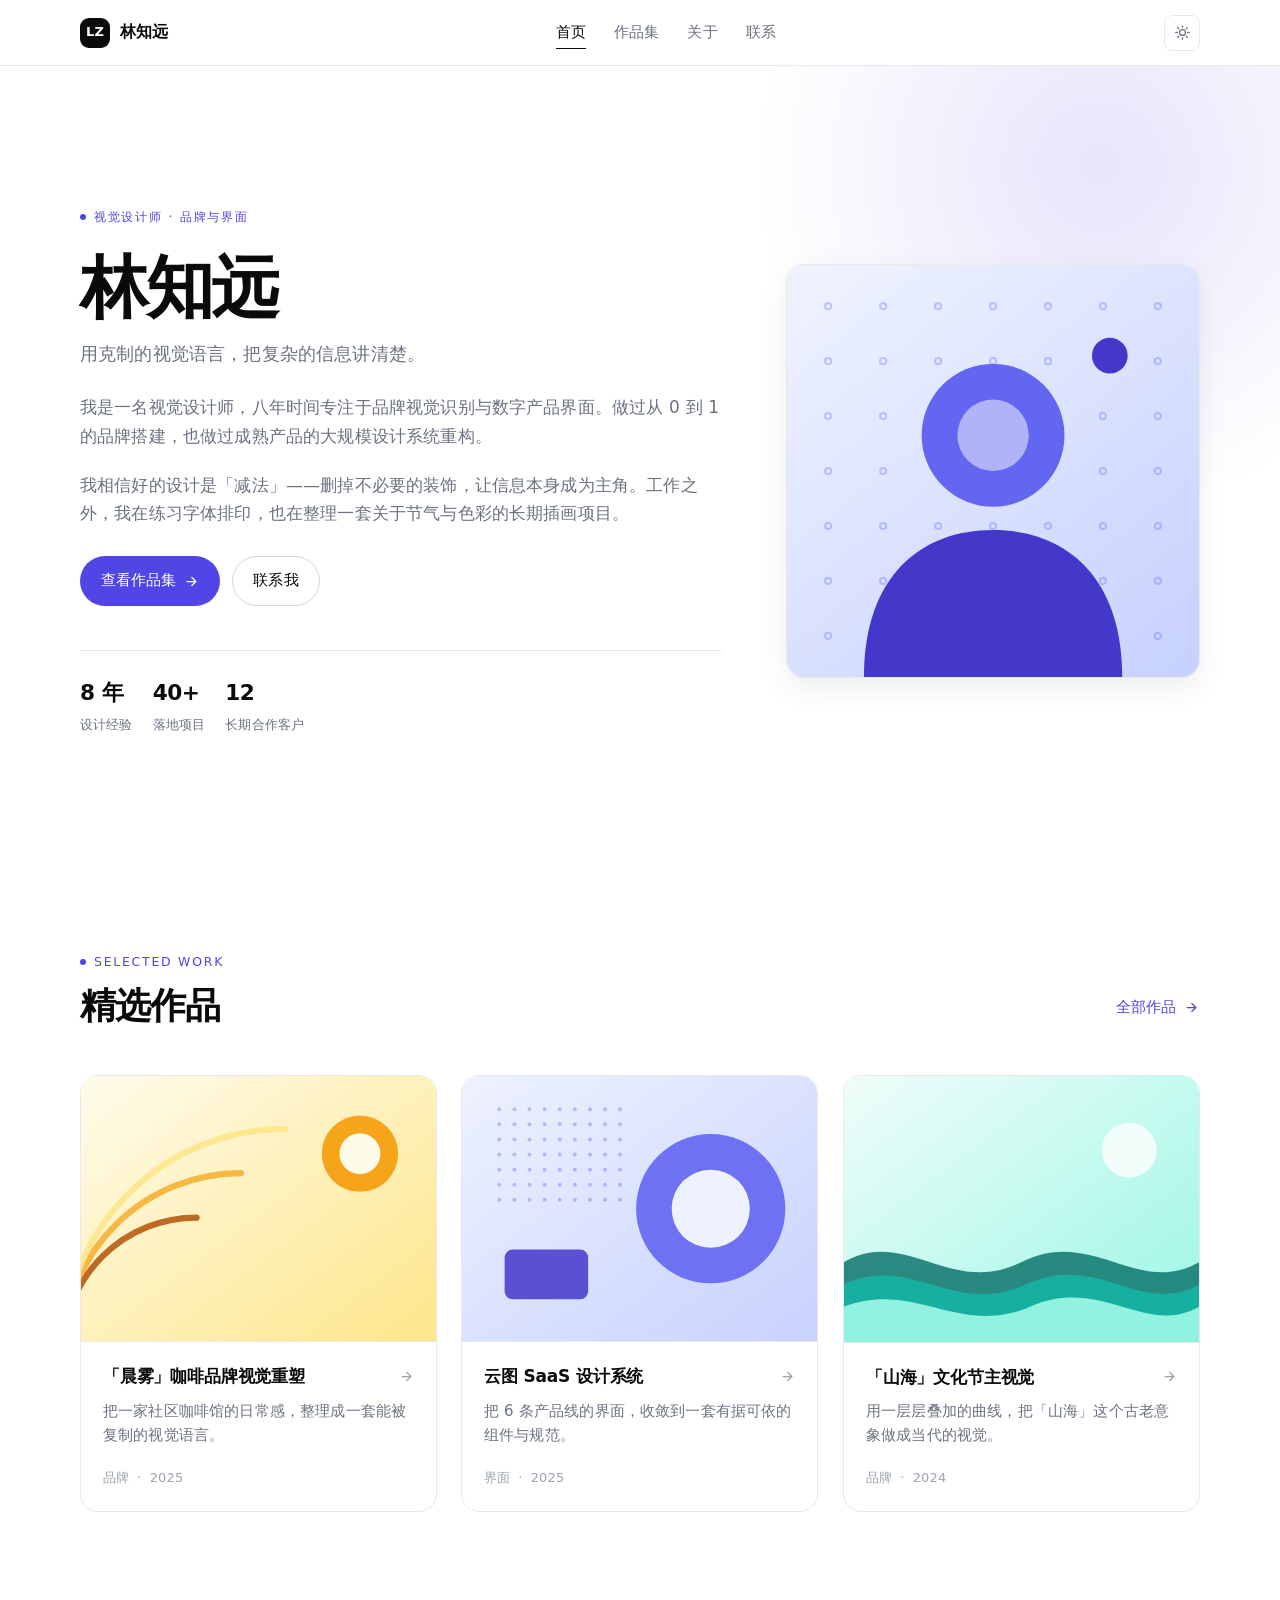
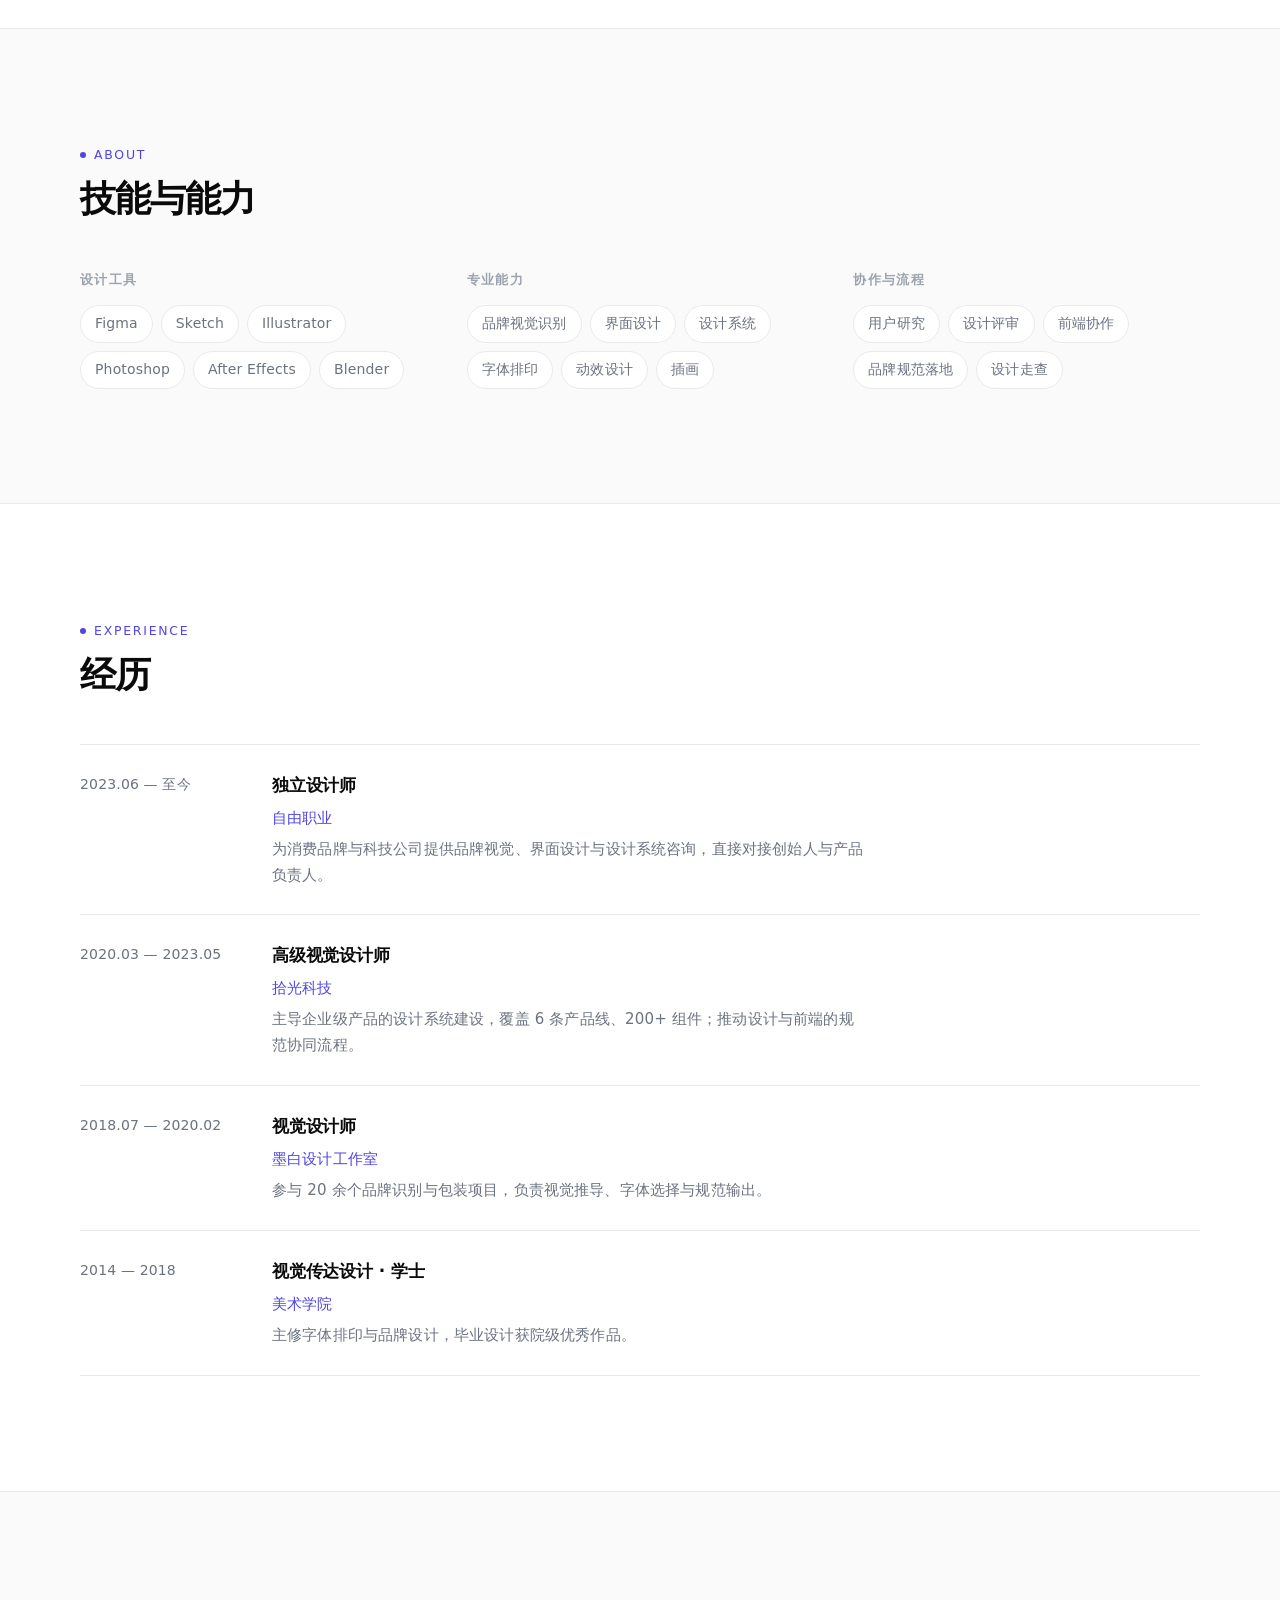
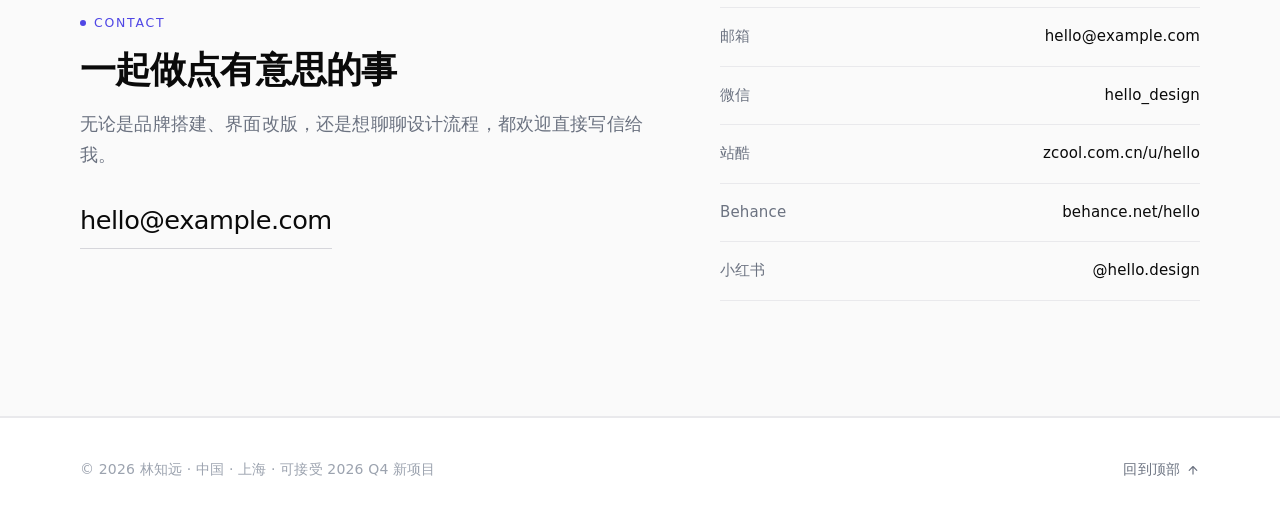
==== index.html @ 1446ef5d "部署林知远个人作品集静态站点" ====
<!DOCTYPE html>
<html lang="zh-CN" data-page="home">
<head>
<meta charset="UTF-8">
<meta name="viewport" content="width=device-width, initial-scale=1">
<title>林知远 — 视觉设计师 · 品牌与界面</title>
<meta name="description" content="林知远的个人作品集：八年视觉设计经验，专注品牌视觉识别与数字产品界面设计。">
<meta name="theme-color" content="#ffffff">
<script>
  /* 防首屏闪白：在样式加载前决定主题 */
  (function () {
    try {
      var t = localStorage.getItem("theme");
      if (t !== "light" && t !== "dark") {
        t = window.matchMedia("(prefers-color-scheme: dark)").matches ? "dark" : "light";
      }
      document.documentElement.setAttribute("data-theme", t);
    } catch (e) {
      document.documentElement.setAttribute("data-theme", "light");
    }
  })();
</script>
<link rel="stylesheet" href="css/style.css">
<script src="https://beacon.cdn.qq.com/sdk/4.5.9/beacon_web.min.js"></script>
<script>
(function(){
  try{
    var beacon=new BeaconAction({
      appkey:'0WEB06U85YBSLJNL',
      versionCode:'1.0.0',
      channelID:'share',
      delay:1000,
      sessionDuration:30*60*1000,
      isOversea:true,
      needReportRqdEvent:false
    });
    beacon.onDirectUserAction('preview_page_view',{
      'url':location.href,
      'referrer':document.referrer,
      'title':document.title,
      'sandbox_id':'9fe0d0391ddb462aa90e1ad911d8eac5'
    });
  }catch(e){}
})();
</script></head>
<body>

<a class="skip-link" href="#main">跳到主要内容</a>

<!-- ============================ 顶部导航 ============================ -->
<header class="site-header">
  <div class="container">
    <a class="brand" href="index.html" aria-label="返回首页">
      <span class="brand__mark" id="brand-initials">LZ</span>
      <span id="brand-name">林知远</span>
    </a>

    <nav class="nav" id="nav-desktop" aria-label="主导航"></nav>

    <div class="header__actions">
      <button class="icon-btn theme-toggle" id="theme-toggle" type="button"
              aria-label="切换深浅色主题" title="切换深浅色主题">
        <svg class="icon-sun" viewBox="0 0 24 24" fill="none" stroke="currentColor" stroke-width="1.8"
             stroke-linecap="round" aria-hidden="true">
          <circle cx="12" cy="12" r="4.2"/>
          <path d="M12 2.5v2.2M12 19.3v2.2M2.5 12h2.2M19.3 12h2.2M5.2 5.2l1.6 1.6M17.2 17.2l1.6 1.6M18.8 5.2l-1.6 1.6M6.8 17.2l-1.6 1.6"/>
        </svg>
        <svg class="icon-moon" viewBox="0 0 24 24" fill="none" stroke="currentColor" stroke-width="1.8"
             stroke-linecap="round" stroke-linejoin="round" aria-hidden="true">
          <path d="M20.5 14.4A8.6 8.6 0 1 1 9.6 3.5a7 7 0 0 0 10.9 10.9Z"/>
        </svg>
      </button>

      <button class="icon-btn menu-btn" id="menu-toggle" type="button"
              aria-label="打开菜单" aria-expanded="false" aria-controls="nav-mobile">
        <svg viewBox="0 0 24 24" fill="none" stroke="currentColor" stroke-width="1.8"
             stroke-linecap="round" aria-hidden="true">
          <path d="M4 7h16M4 12h16M4 17h16"/>
        </svg>
      </button>
    </div>
  </div>
</header>

<nav class="mobile-nav" id="nav-mobile" data-open="false" aria-label="移动端导航"></nav>

<main id="main">

  <!-- ============================ 首屏 ============================ -->
  <section class="hero">
    <div class="hero__glow" aria-hidden="true"></div>
    <div class="container">
      <div class="hero__grid">

        <div class="hero__text">
          <span class="eyebrow" id="hero-eyebrow">视觉设计师 · 品牌与界面</span>

          <div class="hero__name">
            <h1 class="display" id="hero-name">林知远</h1>
            <p class="lead" id="hero-tagline"></p>
          </div>

          <div id="hero-intro" class="prose"></div>

          <div class="hero__cta">
            <a class="btn btn--primary" href="work.html">
              查看作品集
              <svg class="arrow" viewBox="0 0 24 24" fill="none" stroke="currentColor" stroke-width="2"
                   stroke-linecap="round" stroke-linejoin="round" aria-hidden="true">
                <path d="M5 12h13M12.5 5.5 19 12l-6.5 6.5"/>
              </svg>
            </a>
            <a class="btn btn--ghost" href="#contact">联系我</a>
          </div>

          <div class="hero__meta" id="hero-stats"></div>
        </div>

        <div class="portrait" id="portrait"></div>

      </div>
    </div>
  </section>

  <!-- ============================ 精选作品 ============================ -->
  <section class="section" aria-labelledby="featured-title">
    <div class="container">
      <div class="section-head reveal">
        <div class="section-head__text">
          <span class="eyebrow">Selected Work</span>
          <h2 class="h2" id="featured-title">精选作品</h2>
        </div>
        <a class="btn btn--text" href="work.html">
          全部作品
          <svg class="arrow" viewBox="0 0 24 24" fill="none" stroke="currentColor" stroke-width="2"
               stroke-linecap="round" stroke-linejoin="round" aria-hidden="true">
            <path d="M5 12h13M12.5 5.5 19 12l-6.5 6.5"/>
          </svg>
        </a>
      </div>

      <div class="grid grid--3" id="featured"></div>
    </div>
  </section>

  <!-- ============================ 关于：技能 ============================ -->
  <section class="section section--subtle" id="about" aria-labelledby="about-title">
    <div class="container">
      <div class="section-head reveal">
        <div class="section-head__text">
          <span class="eyebrow">About</span>
          <h2 class="h2" id="about-title">技能与能力</h2>
        </div>
      </div>

      <div class="skills reveal" id="skills"></div>
    </div>
  </section>

  <!-- ============================ 经历 ============================ -->
  <section class="section" aria-labelledby="exp-title">
    <div class="container">
      <div class="section-head reveal">
        <div class="section-head__text">
          <span class="eyebrow">Experience</span>
          <h2 class="h2" id="exp-title">经历</h2>
        </div>
      </div>

      <div class="timeline" id="experience"></div>
    </div>
  </section>

  <!-- ============================ 联系 ============================ -->
  <section class="section section--subtle" id="contact" aria-labelledby="contact-title">
    <div class="container">
      <div class="contact">
        <div class="reveal">
          <span class="eyebrow">Contact</span>
          <h2 class="h2" style="margin: 14px 0 18px;">一起做点有意思的事</h2>
          <p class="lead" style="margin-bottom: 28px;">
            无论是品牌搭建、界面改版，还是想聊聊设计流程，都欢迎直接写信给我。
          </p>
          <a class="contact__mail" id="contact-mail" href="#"></a>
        </div>

        <div class="contact__list reveal" data-delay="1" id="contact-list"></div>
      </div>
    </div>
  </section>

</main>

<!-- ============================ 页脚 ============================ -->
<footer class="site-footer">
  <div class="container">
    <span id="footer-copy"></span>
    <a class="to-top" href="#main">
      回到顶部
      <svg viewBox="0 0 24 24" fill="none" stroke="currentColor" stroke-width="2"
           stroke-linecap="round" stroke-linejoin="round" aria-hidden="true">
        <path d="M12 19V6M5.5 12.5 12 6l6.5 6.5"/>
      </svg>
    </a>
  </div>
</footer>

<script src="js/data.js"></script>
<script src="js/main.js"></script>
</body>
</html>
---- css/style.css ----
/* ==========================================================================
   style.css — 极简现代个人站
   1) 设计令牌  2) 基础重置  3) 排版  4) 布局  5) 组件  6) 页面区块  7) 响应式
   ========================================================================== */

/* --------------------------------------------------------------------------
   1. 设计令牌
   -------------------------------------------------------------------------- */
:root {
  /* 颜色 — 浅色 */
  --bg: #ffffff;
  --bg-subtle: #fafafa;
  --bg-elev: #ffffff;
  --fg: #0a0a0a;
  --fg-muted: #6b7280;
  --fg-faint: #9ca3af;
  --line: #e9e9ec;
  --line-strong: #d6d6db;
  --accent: #4f46e5;
  --accent-hover: #4338ca;
  --accent-soft: rgba(79, 70, 229, 0.08);
  --accent-fg: #ffffff;
  --header-bg: rgba(255, 255, 255, 0.78);
  --shadow-sm: 0 1px 2px rgba(10, 10, 10, 0.04);
  --shadow-md: 0 10px 30px rgba(10, 10, 10, 0.07);
  --shadow-lg: 0 24px 60px rgba(10, 10, 10, 0.12);
  --glow: radial-gradient(circle at 50% 50%, rgba(79, 70, 229, 0.14), transparent 68%);

  /* 尺寸 */
  --container: 1120px;
  --gutter: 24px;
  --header-h: 66px;
  --radius-sm: 8px;
  --radius: 12px;
  --radius-lg: 18px;
  --radius-full: 999px;

  /* 字体 */
  --font-sans: system-ui, -apple-system, "Inter", "Segoe UI", "PingFang SC",
    "Hiragino Sans GB", "Microsoft YaHei", "Noto Sans SC", sans-serif;
  --font-mono: ui-monospace, SFMono-Regular, "SF Mono", Menlo, Consolas, monospace;

  /* 动效 */
  --ease: cubic-bezier(0.22, 0.68, 0.24, 1);
  --dur: 0.28s;

  color-scheme: light;
}

[data-theme="dark"] {
  --bg: #0b0b0c;
  --bg-subtle: #101012;
  --bg-elev: #151517;
  --fg: #f4f4f5;
  --fg-muted: #a1a1aa;
  --fg-faint: #71717a;
  --line: #26262a;
  --line-strong: #3a3a40;
  --accent: #818cf8;
  --accent-hover: #a5b4fc;
  --accent-soft: rgba(129, 140, 248, 0.13);
  --accent-fg: #0b0b0c;
  --header-bg: rgba(11, 11, 12, 0.74);
  --shadow-sm: 0 1px 2px rgba(0, 0, 0, 0.5);
  --shadow-md: 0 10px 30px rgba(0, 0, 0, 0.5);
  --shadow-lg: 0 24px 60px rgba(0, 0, 0, 0.62);
  --glow: radial-gradient(circle at 50% 50%, rgba(129, 140, 248, 0.16), transparent 68%);

  color-scheme: dark;
}

/* --------------------------------------------------------------------------
   2. 基础重置
   -------------------------------------------------------------------------- */
*,
*::before,
*::after {
  box-sizing: border-box;
}

html {
  -webkit-text-size-adjust: 100%;
  scroll-behavior: smooth;
  scroll-padding-top: calc(var(--header-h) + 16px);
}

body {
  margin: 0;
  background: var(--bg);
  color: var(--fg);
  font-family: var(--font-sans);
  font-size: 16px;
  line-height: 1.7;
  letter-spacing: 0.01em;
  -webkit-font-smoothing: antialiased;
  -moz-osx-font-smoothing: grayscale;
  transition: background-color var(--dur) var(--ease), color var(--dur) var(--ease);
}

img,
svg {
  display: block;
  max-width: 100%;
}

a {
  color: inherit;
  text-decoration: none;
}

button {
  font: inherit;
  color: inherit;
  background: none;
  border: 0;
  cursor: pointer;
}

ul,
ol {
  margin: 0;
  padding: 0;
  list-style: none;
}

h1,
h2,
h3,
h4,
p {
  margin: 0;
}

:focus-visible {
  outline: 2px solid var(--accent);
  outline-offset: 3px;
  border-radius: 4px;
}

::selection {
  background: var(--accent-soft);
  color: var(--fg);
}

/* 跳到主内容 */
.skip-link {
  position: absolute;
  left: 16px;
  top: -60px;
  z-index: 100;
  padding: 10px 16px;
  background: var(--fg);
  color: var(--bg);
  border-radius: var(--radius-sm);
  font-size: 0.875rem;
  transition: top 0.2s var(--ease);
}
.skip-link:focus {
  top: 16px;
}

/* --------------------------------------------------------------------------
   3. 排版
   -------------------------------------------------------------------------- */
.display {
  font-size: clamp(2.4rem, 6.2vw, 4.25rem);
  line-height: 1.08;
  letter-spacing: -0.035em;
  font-weight: 600;
}

.h2 {
  font-size: clamp(1.6rem, 3.4vw, 2.25rem);
  line-height: 1.2;
  letter-spacing: -0.025em;
  font-weight: 600;
}

.h3 {
  font-size: clamp(1.1rem, 2vw, 1.3rem);
  line-height: 1.35;
  letter-spacing: -0.015em;
  font-weight: 600;
}

.eyebrow {
  display: inline-flex;
  align-items: center;
  gap: 8px;
  font-size: 0.78rem;
  font-weight: 500;
  letter-spacing: 0.14em;
  text-transform: uppercase;
  color: var(--accent);
}

.eyebrow::before {
  content: "";
  width: 6px;
  height: 6px;
  border-radius: 50%;
  background: var(--accent);
}

.lead {
  font-size: clamp(1rem, 1.6vw, 1.125rem);
  color: var(--fg-muted);
  max-width: 62ch;
}

.muted {
  color: var(--fg-muted);
}

.faint {
  color: var(--fg-faint);
}

.prose p + p {
  margin-top: 1.15em;
}

.prose {
  color: var(--fg-muted);
  font-size: 1.0625rem;
  max-width: 68ch;
}

.prose strong {
  color: var(--fg);
  font-weight: 600;
}

/* --------------------------------------------------------------------------
   4. 布局
   -------------------------------------------------------------------------- */
.container {
  width: min(100% - var(--gutter) * 2, var(--container));
  margin-inline: auto;
}

.section {
  padding-block: clamp(64px, 9vw, 120px);
}

.section--tight {
  padding-block: clamp(48px, 6vw, 80px);
}

.section--subtle {
  background: var(--bg-subtle);
  border-block: 1px solid var(--line);
}

.section-head {
  display: flex;
  align-items: flex-end;
  justify-content: space-between;
  gap: 24px;
  flex-wrap: wrap;
  margin-bottom: clamp(32px, 4vw, 48px);
}

.section-head__text {
  display: flex;
  flex-direction: column;
  gap: 12px;
}

.rule {
  height: 1px;
  background: var(--line);
  border: 0;
  margin: 0;
}

/* --------------------------------------------------------------------------
   5. 组件
   -------------------------------------------------------------------------- */

/* --- 按钮 --- */
.btn {
  display: inline-flex;
  align-items: center;
  gap: 8px;
  padding: 11px 20px;
  border-radius: var(--radius-full);
  font-size: 0.9375rem;
  font-weight: 500;
  letter-spacing: 0.005em;
  border: 1px solid transparent;
  transition: background-color var(--dur) var(--ease), color var(--dur) var(--ease),
    border-color var(--dur) var(--ease), transform var(--dur) var(--ease),
    box-shadow var(--dur) var(--ease);
  white-space: nowrap;
}

.btn:hover {
  transform: translateY(-1px);
}

.btn:active {
  transform: translateY(0);
}

.btn--primary {
  background: var(--accent);
  color: var(--accent-fg);
  box-shadow: var(--shadow-sm);
}
.btn--primary:hover {
  background: var(--accent-hover);
  box-shadow: var(--shadow-md);
}

.btn--ghost {
  border-color: var(--line-strong);
  color: var(--fg);
}
.btn--ghost:hover {
  border-color: var(--fg);
  background: var(--bg-subtle);
}

.btn--text {
  padding: 6px 0;
  color: var(--accent);
  font-weight: 500;
}
.btn--text:hover {
  transform: none;
  gap: 12px;
}

.btn--sm {
  padding: 8px 14px;
  font-size: 0.875rem;
}

/* --- 箭头图标 --- */
.arrow {
  width: 15px;
  height: 15px;
  flex: none;
  transition: transform var(--dur) var(--ease);
}
.btn:hover .arrow,
.card:hover .arrow {
  transform: translateX(3px);
}

/* --- 标签 / 徽章 --- */
.tag {
  display: inline-flex;
  align-items: center;
  padding: 6px 14px;
  border-radius: var(--radius-full);
  border: 1px solid var(--line);
  background: var(--bg-elev);
  color: var(--fg-muted);
  font-size: 0.875rem;
  transition: border-color var(--dur) var(--ease), color var(--dur) var(--ease),
    background-color var(--dur) var(--ease);
}

.tag:hover {
  border-color: var(--accent);
  color: var(--accent);
  background: var(--accent-soft);
}

.filters {
  display: flex;
  flex-wrap: wrap;
  gap: 10px;
  margin-bottom: clamp(28px, 3.5vw, 40px);
}

.chip {
  padding: 8px 16px;
  border-radius: var(--radius-full);
  border: 1px solid var(--line);
  color: var(--fg-muted);
  font-size: 0.875rem;
  font-weight: 500;
  transition: all var(--dur) var(--ease);
}

.chip:hover {
  border-color: var(--line-strong);
  color: var(--fg);
}

.chip[aria-pressed="true"] {
  background: var(--fg);
  border-color: var(--fg);
  color: var(--bg);
}

/* --- 分隔点 --- */
.dot-sep {
  color: var(--fg-faint);
}

/* --------------------------------------------------------------------------
   6. 页面区块
   -------------------------------------------------------------------------- */

/* --- 页头导航 --- */
.site-header {
  position: sticky;
  top: 0;
  z-index: 50;
  height: var(--header-h);
  display: flex;
  align-items: center;
  background: var(--header-bg);
  backdrop-filter: saturate(180%) blur(14px);
  -webkit-backdrop-filter: saturate(180%) blur(14px);
  border-bottom: 1px solid var(--line);
}

.site-header .container {
  display: flex;
  align-items: center;
  justify-content: space-between;
  gap: 16px;
}

.brand {
  display: inline-flex;
  align-items: center;
  gap: 10px;
  font-weight: 600;
  font-size: 0.9875rem;
  letter-spacing: -0.01em;
}

.brand__mark {
  width: 30px;
  height: 30px;
  border-radius: 9px;
  background: var(--fg);
  color: var(--bg);
  display: grid;
  place-items: center;
  font-size: 0.8125rem;
  font-weight: 700;
  letter-spacing: 0.02em;
  flex: none;
}

.nav {
  display: flex;
  align-items: center;
  gap: 28px;
}

.nav__link {
  position: relative;
  font-size: 0.9375rem;
  color: var(--fg-muted);
  transition: color var(--dur) var(--ease);
  padding-block: 4px;
}

.nav__link::after {
  content: "";
  position: absolute;
  left: 0;
  bottom: 0;
  height: 1px;
  width: 100%;
  background: currentColor;
  transform: scaleX(0);
  transform-origin: left;
  transition: transform var(--dur) var(--ease);
}

.nav__link:hover {
  color: var(--fg);
}
.nav__link:hover::after {
  transform: scaleX(1);
}

.nav__link[aria-current="page"] {
  color: var(--fg);
  font-weight: 500;
}
.nav__link[aria-current="page"]::after {
  transform: scaleX(1);
}

.header__actions {
  display: flex;
  align-items: center;
  gap: 8px;
}

.icon-btn {
  width: 36px;
  height: 36px;
  display: grid;
  place-items: center;
  border-radius: var(--radius-sm);
  border: 1px solid var(--line);
  color: var(--fg-muted);
  transition: all var(--dur) var(--ease);
}

.icon-btn:hover {
  color: var(--fg);
  border-color: var(--line-strong);
  background: var(--bg-subtle);
}

.icon-btn svg {
  width: 17px;
  height: 17px;
}

/* 主题图标显隐 */
.theme-toggle .icon-moon {
  display: none;
}
[data-theme="dark"] .theme-toggle .icon-sun {
  display: none;
}
[data-theme="dark"] .theme-toggle .icon-moon {
  display: block;
}

/* 移动端菜单按钮 */
.menu-btn {
  display: none;
}

/* 移动端抽屉 */
.mobile-nav {
  position: fixed;
  inset: var(--header-h) 0 auto 0;
  z-index: 49;
  background: var(--bg);
  border-bottom: 1px solid var(--line);
  padding: 12px var(--gutter) 24px;
  display: flex;
  flex-direction: column;
  gap: 4px;
  transform: translateY(-12px);
  opacity: 0;
  pointer-events: none;
  transition: opacity var(--dur) var(--ease), transform var(--dur) var(--ease);
}

.mobile-nav[data-open="true"] {
  opacity: 1;
  transform: none;
  pointer-events: auto;
}

.mobile-nav a {
  padding: 12px 0;
  border-bottom: 1px solid var(--line);
  font-size: 1rem;
  color: var(--fg-muted);
}

.mobile-nav a:last-child {
  border-bottom: 0;
}

.mobile-nav a[aria-current="page"] {
  color: var(--accent);
  font-weight: 500;
}

/* --- Hero --- */
.hero {
  position: relative;
  padding-block: clamp(72px, 11vw, 140px) clamp(56px, 8vw, 100px);
  overflow: hidden;
}

.hero__glow {
  position: absolute;
  width: 720px;
  height: 720px;
  right: -180px;
  top: -260px;
  background: var(--glow);
  pointer-events: none;
  z-index: 0;
}

.hero .container {
  position: relative;
  z-index: 1;
}

.hero__grid {
  display: grid;
  grid-template-columns: minmax(0, 1.55fr) minmax(0, 1fr);
  gap: clamp(32px, 5vw, 72px);
  align-items: center;
}

.hero__text {
  display: flex;
  flex-direction: column;
  gap: 24px;
  align-items: flex-start;
}

.hero__name {
  display: flex;
  flex-direction: column;
  gap: 14px;
}

.hero__cta {
  display: flex;
  gap: 12px;
  flex-wrap: wrap;
  margin-top: 4px;
}

.hero__meta {
  display: flex;
  gap: 20px;
  flex-wrap: wrap;
  margin-top: 20px;
  padding-top: 24px;
  border-top: 1px solid var(--line);
  width: 100%;
}

.hero__stat {
  display: flex;
  flex-direction: column;
  gap: 2px;
}

.hero__stat strong {
  font-size: 1.35rem;
  font-weight: 600;
  letter-spacing: -0.02em;
}

.hero__stat span {
  font-size: 0.8125rem;
  color: var(--fg-muted);
}

/* 头像 */
.portrait {
  position: relative;
  aspect-ratio: 1 / 1;
  border-radius: var(--radius-lg);
  overflow: hidden;
  border: 1px solid var(--line);
  background: var(--bg-subtle);
  box-shadow: var(--shadow-md);
}

.portrait svg {
  width: 100%;
  height: 100%;
}

/* --- 卡片 / 作品网格 --- */
.grid {
  display: grid;
  gap: 24px;
}

.grid--3 {
  grid-template-columns: repeat(3, minmax(0, 1fr));
}

.grid--2 {
  grid-template-columns: repeat(2, minmax(0, 1fr));
}

.work-grid {
  display: grid;
  grid-template-columns: repeat(auto-fill, minmax(300px, 1fr));
  gap: 28px 24px;
}

.card {
  display: flex;
  flex-direction: column;
  border: 1px solid var(--line);
  border-radius: var(--radius-lg);
  overflow: hidden;
  background: var(--bg-elev);
  transition: transform var(--dur) var(--ease), box-shadow var(--dur) var(--ease),
    border-color var(--dur) var(--ease);
}

.card:hover {
  transform: translateY(-4px);
  box-shadow: var(--shadow-lg);
  border-color: var(--line-strong);
}

.card__cover {
  aspect-ratio: 4 / 3;
  overflow: hidden;
  background: var(--bg-subtle);
  border-bottom: 1px solid var(--line);
}

.card__cover svg {
  width: 100%;
  height: 100%;
  transition: transform 0.6s var(--ease);
}

.card:hover .card__cover svg {
  transform: scale(1.035);
}

.card__body {
  padding: 20px 22px 22px;
  display: flex;
  flex-direction: column;
  gap: 8px;
  flex: 1;
}

.card__title {
  display: flex;
  align-items: center;
  justify-content: space-between;
  gap: 12px;
  font-size: 1.0625rem;
  font-weight: 600;
  letter-spacing: -0.01em;
}

.card__title .arrow {
  color: var(--fg-faint);
  flex: none;
}

.card:hover .card__title .arrow {
  color: var(--accent);
}

.card__desc {
  font-size: 0.9375rem;
  color: var(--fg-muted);
  line-height: 1.6;
}

.card__meta {
  margin-top: auto;
  padding-top: 12px;
  display: flex;
  align-items: center;
  gap: 8px;
  font-size: 0.8125rem;
  color: var(--fg-faint);
  font-variant-numeric: tabular-nums;
}

/* --- 技能 --- */
.skills {
  display: grid;
  grid-template-columns: repeat(auto-fit, minmax(240px, 1fr));
  gap: 32px 40px;
}

.skill-group h3 {
  font-size: 0.8125rem;
  font-weight: 600;
  letter-spacing: 0.1em;
  text-transform: uppercase;
  color: var(--fg-faint);
  margin-bottom: 14px;
}

.skill-group ul {
  display: flex;
  flex-wrap: wrap;
  gap: 8px;
}

/* --- 时间线 --- */
.timeline {
  display: flex;
  flex-direction: column;
}

.timeline__item {
  display: grid;
  grid-template-columns: 160px minmax(0, 1fr);
  gap: 32px;
  padding: 26px 0;
  border-top: 1px solid var(--line);
  position: relative;
}

.timeline__item:last-child {
  border-bottom: 1px solid var(--line);
}

.timeline__when {
  font-size: 0.875rem;
  color: var(--fg-muted);
  font-variant-numeric: tabular-nums;
  padding-top: 2px;
}

.timeline__body {
  display: flex;
  flex-direction: column;
  gap: 6px;
}

.timeline__role {
  font-size: 1.0625rem;
  font-weight: 600;
  letter-spacing: -0.01em;
}

.timeline__org {
  font-size: 0.9375rem;
  color: var(--accent);
}

.timeline__desc {
  font-size: 0.9375rem;
  color: var(--fg-muted);
  max-width: 62ch;
}

/* --- 联系 --- */
.contact {
  display: grid;
  grid-template-columns: minmax(0, 1.2fr) minmax(0, 1fr);
  gap: clamp(32px, 5vw, 72px);
  align-items: start;
}

.contact__mail {
  display: inline-flex;
  align-items: center;
  gap: 10px;
  font-size: clamp(1.1rem, 2.4vw, 1.6rem);
  font-weight: 500;
  letter-spacing: -0.02em;
  border-bottom: 1px solid var(--line-strong);
  padding-bottom: 6px;
  transition: border-color var(--dur) var(--ease), color var(--dur) var(--ease);
  word-break: break-all;
}

.contact__mail:hover {
  color: var(--accent);
  border-color: var(--accent);
}

.contact__list {
  display: flex;
  flex-direction: column;
}

.contact__row {
  display: flex;
  align-items: center;
  justify-content: space-between;
  gap: 16px;
  padding: 16px 0;
  border-top: 1px solid var(--line);
  font-size: 0.9375rem;
  transition: color var(--dur) var(--ease);
}

.contact__row:last-child {
  border-bottom: 1px solid var(--line);
}

.contact__row:hover {
  color: var(--accent);
}

.contact__row span:first-child {
  color: var(--fg-muted);
}

.contact__row:hover span:first-child {
  color: var(--accent);
}

/* --- 页脚 --- */
.site-footer {
  border-top: 1px solid var(--line);
  padding-block: 40px;
  font-size: 0.875rem;
  color: var(--fg-faint);
}

.site-footer .container {
  display: flex;
  align-items: center;
  justify-content: space-between;
  gap: 16px;
  flex-wrap: wrap;
}

.to-top {
  display: inline-flex;
  align-items: center;
  gap: 6px;
  color: var(--fg-muted);
  transition: color var(--dur) var(--ease);
}

.to-top:hover {
  color: var(--accent);
}

.to-top svg {
  width: 14px;
  height: 14px;
}

/* --- 作品详情页 --- */
.detail-head {
  padding-block: clamp(48px, 7vw, 88px) clamp(32px, 4vw, 48px);
}

.detail-head__inner {
  display: flex;
  flex-direction: column;
  gap: 20px;
  max-width: 800px;
}

.back-link {
  display: inline-flex;
  align-items: center;
  gap: 7px;
  font-size: 0.875rem;
  color: var(--fg-muted);
  transition: color var(--dur) var(--ease), gap var(--dur) var(--ease);
  width: fit-content;
}

.back-link:hover {
  color: var(--accent);
  gap: 11px;
}

.back-link svg {
  width: 14px;
  height: 14px;
}

.detail-title {
  font-size: clamp(2rem, 5vw, 3.25rem);
  line-height: 1.1;
  letter-spacing: -0.035em;
  font-weight: 600;
}

.detail-cover {
  border-radius: var(--radius-lg);
  overflow: hidden;
  border: 1px solid var(--line);
  aspect-ratio: 16 / 9;
  background: var(--bg-subtle);
  box-shadow: var(--shadow-md);
}

.detail-cover svg {
  width: 100%;
  height: 100%;
}

.detail-body {
  display: grid;
  grid-template-columns: 240px minmax(0, 1fr);
  gap: clamp(32px, 5vw, 72px);
  align-items: start;
}

.spec {
  display: flex;
  flex-direction: column;
  position: sticky;
  top: calc(var(--header-h) + 32px);
}

.spec__row {
  display: flex;
  flex-direction: column;
  gap: 4px;
  padding: 14px 0;
  border-top: 1px solid var(--line);
}

.spec__row:last-child {
  border-bottom: 1px solid var(--line);
}

.spec__key {
  font-size: 0.75rem;
  font-weight: 600;
  letter-spacing: 0.1em;
  text-transform: uppercase;
  color: var(--fg-faint);
}

.spec__val {
  font-size: 0.9375rem;
}

.gallery {
  display: grid;
  grid-template-columns: repeat(2, minmax(0, 1fr));
  gap: 20px;
  margin-top: 40px;
}

.gallery > * {
  border-radius: var(--radius);
  overflow: hidden;
  border: 1px solid var(--line);
  aspect-ratio: 4 / 3;
  background: var(--bg-subtle);
}

.gallery > * svg {
  width: 100%;
  height: 100%;
}

.gallery > *:first-child {
  grid-column: 1 / -1;
  aspect-ratio: 16 / 9;
}

.pager {
  display: flex;
  justify-content: space-between;
  gap: 16px;
  margin-top: clamp(56px, 7vw, 88px);
  padding-top: 32px;
  border-top: 1px solid var(--line);
  flex-wrap: wrap;
}

.pager__item {
  display: flex;
  flex-direction: column;
  gap: 4px;
  max-width: 45%;
}

.pager__item--next {
  text-align: right;
  margin-left: auto;
}

.pager__label {
  font-size: 0.75rem;
  letter-spacing: 0.1em;
  text-transform: uppercase;
  color: var(--fg-faint);
}

.pager__name {
  font-size: 1rem;
  font-weight: 500;
  transition: color var(--dur) var(--ease);
}

.pager__item:hover .pager__name {
  color: var(--accent);
}

/* --- 空状态 --- */
.empty {
  padding: 64px 0;
  text-align: center;
  color: var(--fg-muted);
}

/* --------------------------------------------------------------------------
   7. 入场动效
   -------------------------------------------------------------------------- */
.reveal {
  opacity: 0;
  transform: translateY(18px);
  transition: opacity 0.7s var(--ease), transform 0.7s var(--ease);
  will-change: opacity, transform;
}

.reveal.is-visible {
  opacity: 1;
  transform: none;
}

.reveal[data-delay="1"] {
  transition-delay: 0.08s;
}
.reveal[data-delay="2"] {
  transition-delay: 0.16s;
}
.reveal[data-delay="3"] {
  transition-delay: 0.24s;
}

/* --------------------------------------------------------------------------
   8. 响应式
   -------------------------------------------------------------------------- */
@media (max-width: 1024px) {
  .hero__grid {
    grid-template-columns: 1fr;
  }
  .portrait {
    max-width: 320px;
  }
  .grid--3 {
    grid-template-columns: repeat(2, minmax(0, 1fr));
  }
  .detail-body {
    grid-template-columns: 1fr;
  }
  .spec {
    position: static;
    display: grid;
    grid-template-columns: repeat(2, minmax(0, 1fr));
    gap: 0 24px;
  }
  .contact {
    grid-template-columns: 1fr;
  }
}

@media (max-width: 768px) {
  :root {
    --gutter: 20px;
  }

  .nav {
    display: none;
  }

  .menu-btn {
    display: grid;
  }

  .grid--3,
  .grid--2 {
    grid-template-columns: 1fr;
  }

  .timeline__item {
    grid-template-columns: 1fr;
    gap: 8px;
  }

  .gallery {
    grid-template-columns: 1fr;
  }

  .gallery > *:first-child {
    grid-column: auto;
    aspect-ratio: 4 / 3;
  }

  .pager__item {
    max-width: 100%;
  }

  .pager__item--next {
    text-align: left;
    margin-left: 0;
  }

  .section-head {
    align-items: flex-start;
  }
}

@media (max-width: 480px) {
  .hero__meta {
    gap: 16px;
  }
  .hero__stat strong {
    font-size: 1.15rem;
  }
}

/* --------------------------------------------------------------------------
   9. 无障碍降级 & 打印
   -------------------------------------------------------------------------- */
@media (prefers-reduced-motion: reduce) {
  html {
    scroll-behavior: auto;
  }
  *,
  *::before,
  *::after {
    animation-duration: 0.001ms !important;
    animation-iteration-count: 1 !important;
    transition-duration: 0.001ms !important;
  }
  .reveal {
    opacity: 1;
    transform: none;
  }
}

@media print {
  .site-header,
  .mobile-nav,
  .to-top,
  .pager {
    display: none !important;
  }
  body {
    color: #000;
    background: #fff;
  }
}
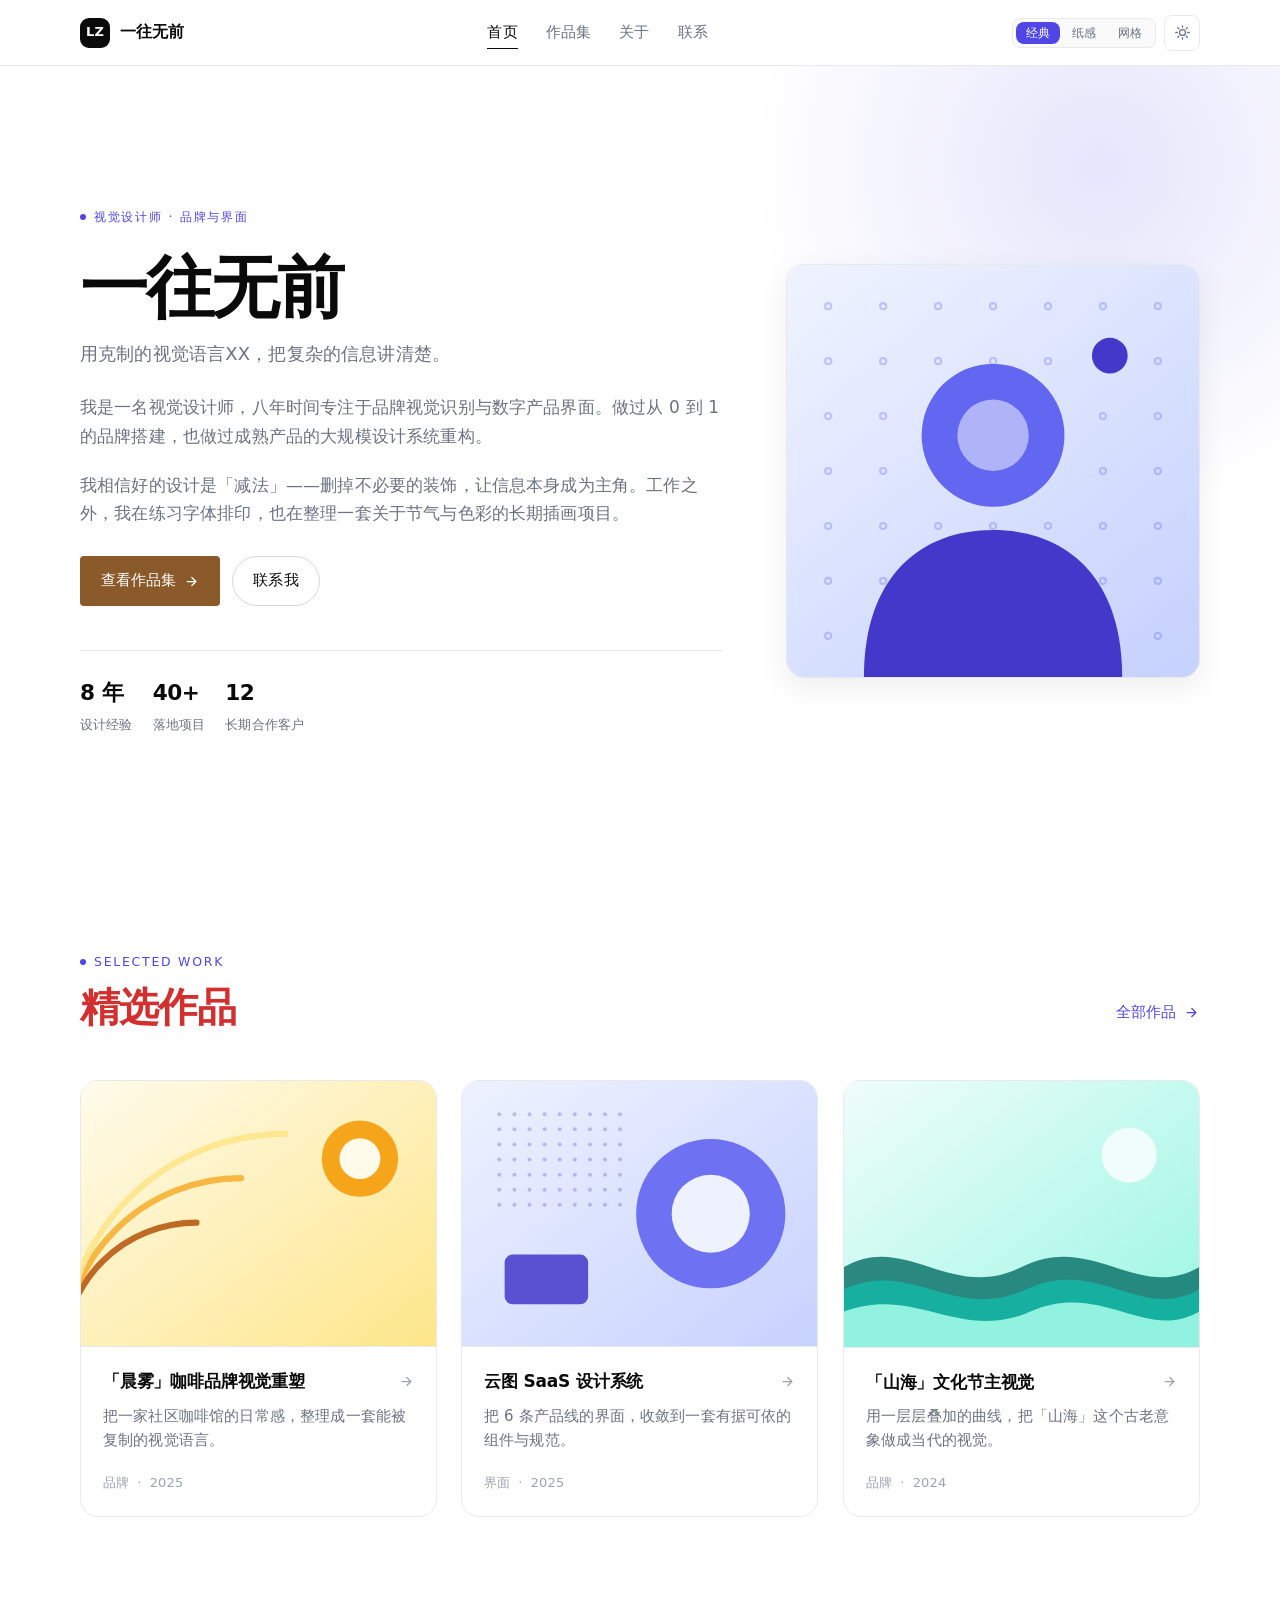
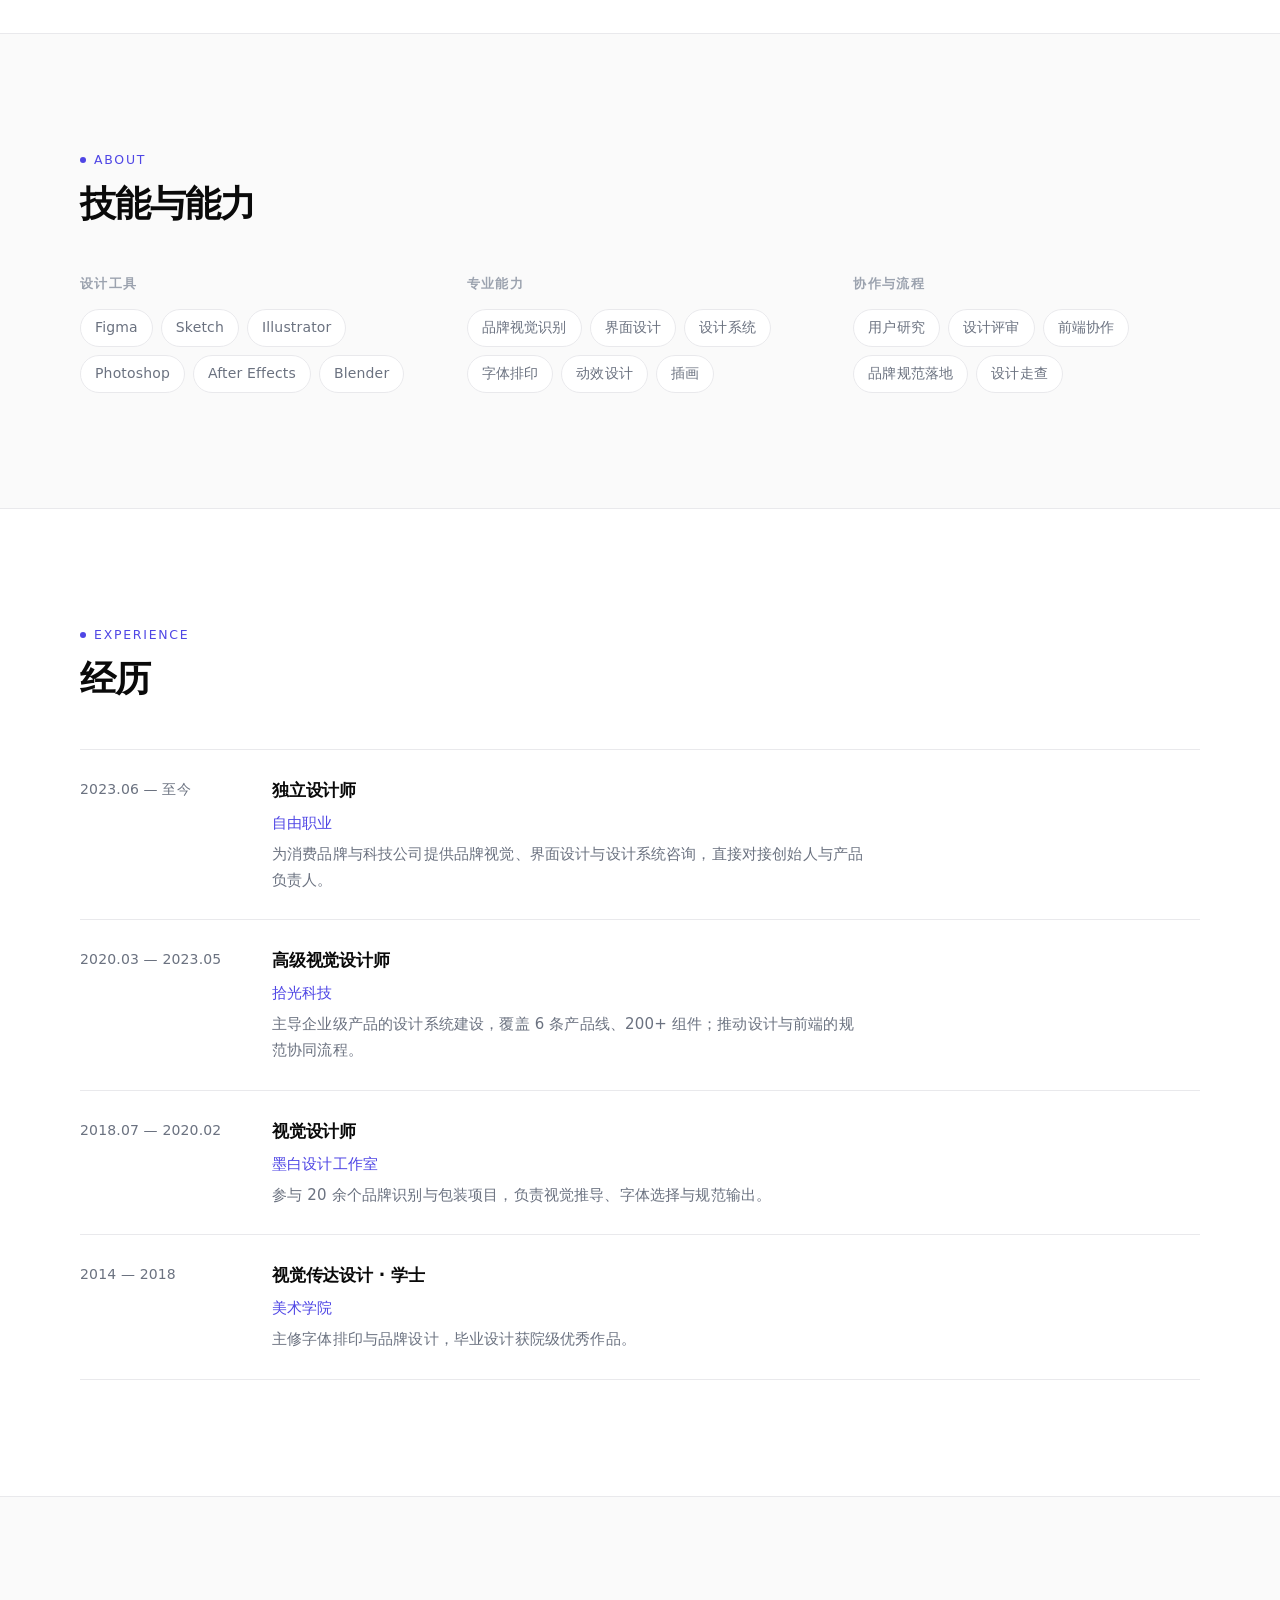
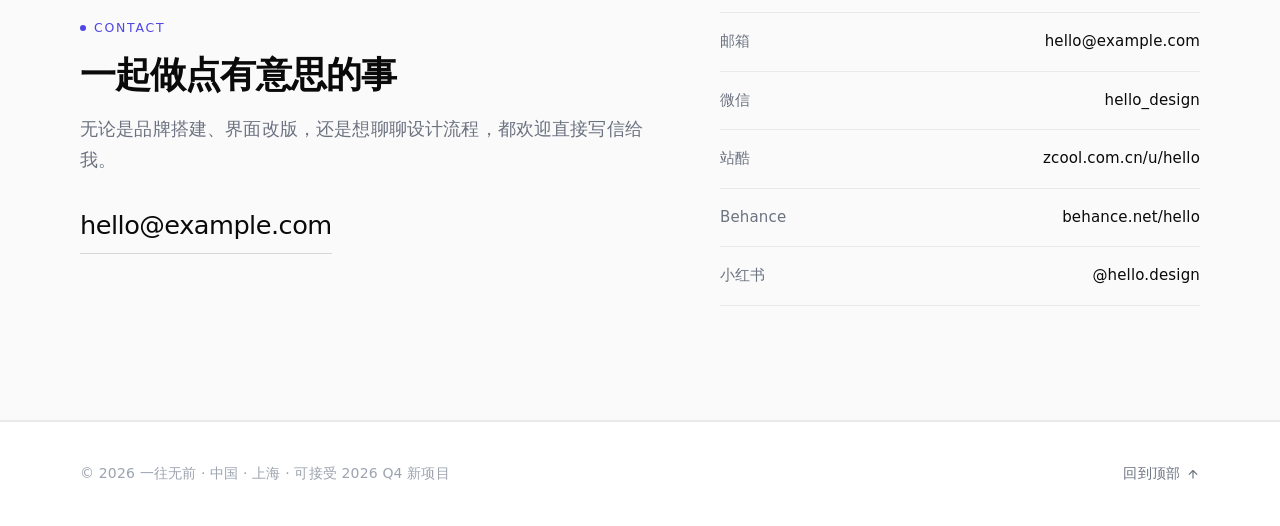
==== commit 31c0a2c8: "新增三态风格切换器：经典 / 纸感编辑 / 网格技术 - header 右侧新增「经典·纸感·网格」切换器，选择持久化到 localStorage - 新增 :root[data-style="pap" ====
--- a/index.html
+++ b/index.html
@@ -3,20 +3,26 @@
 <head>
 <meta charset="UTF-8">
 <meta name="viewport" content="width=device-width, initial-scale=1">
-<title>林知远 — 视觉设计师 · 品牌与界面</title>
+<title>DZY — 视觉设计师 · 品牌与界面</title>
 <meta name="description" content="林知远的个人作品集：八年视觉设计经验，专注品牌视觉识别与数字产品界面设计。">
 <meta name="theme-color" content="#ffffff">
 <script>
-  /* 防首屏闪白：在样式加载前决定主题 */
+  /* 防首屏闪白：在样式加载前决定风格与主题 */
   (function () {
+    var root = document.documentElement;
     try {
+      var s = localStorage.getItem("style");
+      if (s !== "paper" && s !== "grid") s = "classic";
+      root.setAttribute("data-style", s);
+
       var t = localStorage.getItem("theme");
       if (t !== "light" && t !== "dark") {
         t = window.matchMedia("(prefers-color-scheme: dark)").matches ? "dark" : "light";
       }
-      document.documentElement.setAttribute("data-theme", t);
+      root.setAttribute("data-theme", t);
     } catch (e) {
-      document.documentElement.setAttribute("data-theme", "light");
+      root.setAttribute("data-style", "classic");
+      root.setAttribute("data-theme", "light");
     }
   })();
 </script>
@@ -58,6 +64,16 @@
     <nav class="nav" id="nav-desktop" aria-label="主导航"></nav>
 
     <div class="header__actions">
+
+      <div class="style-switch" role="group" aria-label="切换网站风格">
+        <button class="style-switch__btn" type="button" data-style-btn="classic" aria-pressed="true"
+                title="当前风格">经典</button>
+        <button class="style-switch__btn" type="button" data-style-btn="paper" aria-pressed="false"
+                title="东方人文 · 纸感编辑风">纸感</button>
+        <button class="style-switch__btn" type="button" data-style-btn="grid" aria-pressed="false"
+                title="暗色先锋 · 网格技术风">网格</button>
+      </div>
+
       <button class="icon-btn theme-toggle" id="theme-toggle" type="button"
               aria-label="切换深浅色主题" title="切换深浅色主题">
         <svg class="icon-sun" viewBox="0 0 24 24" fill="none" stroke="currentColor" stroke-width="1.8"
--- a/css/style.css
+++ b/css/style.css
@@ -39,6 +39,17 @@
   --font-sans: system-ui, -apple-system, "Inter", "Segoe UI", "PingFang SC",
     "Hiragino Sans GB", "Microsoft YaHei", "Noto Sans SC", sans-serif;
   --font-mono: ui-monospace, SFMono-Regular, "SF Mono", Menlo, Consolas, monospace;
+  --font-display: var(--font-sans);
+  --font-title: KaiTi, "楷体", STKaiti, "Kaiti SC", "KaiTi_GB2312", serif;
+
+  /* 强调元素（精选标题 / 首屏主按钮）— 随风格切换 */
+  --title-accent: #d32f2f;
+  --cta-bg: #8b5a2b;
+  --cta-bg-hover: #734a23;
+  --cta-fg: #ffffff;
+  --cta-radius: 4px;
+
+  /* 封面调色板（经典风格不覆盖，data.js 里走 fallback 原色） */
 
   /* 动效 */
   --ease: cubic-bezier(0.22, 0.68, 0.24, 1);
@@ -65,6 +76,117 @@
   --shadow-md: 0 10px 30px rgba(0, 0, 0, 0.5);
   --shadow-lg: 0 24px 60px rgba(0, 0, 0, 0.62);
   --glow: radial-gradient(circle at 50% 50%, rgba(129, 140, 248, 0.16), transparent 68%);
+  --title-accent: #ef5350;
+
+  color-scheme: dark;
+}
+
+/* --------------------------------------------------------------------------
+   1b. 风格 B —— 东方人文 · 纸感编辑风
+   -------------------------------------------------------------------------- */
+:root[data-style="paper"] {
+  --bg: #f7f4ed;
+  --bg-subtle: #efeae0;
+  --bg-elev: #fbf9f4;
+  --fg: #1c1a17;
+  --fg-muted: #6b6157;
+  --fg-faint: #9a9084;
+  --line: #dcd4c6;
+  --line-strong: #c6bba8;
+  --accent: #a8322d;
+  --accent-hover: #8e2823;
+  --accent-soft: rgba(168, 50, 45, 0.08);
+  --accent-fg: #f7f4ed;
+  --header-bg: rgba(247, 244, 237, 0.85);
+  --shadow-sm: none;
+  --shadow-md: none;
+  --shadow-lg: none;
+  --glow: radial-gradient(circle at 50% 50%, rgba(168, 50, 45, 0.06), transparent 68%);
+
+  --radius-sm: 0px;
+  --radius: 0px;
+  --radius-lg: 0px;
+  --radius-full: 0px;
+
+  --font-display: "Songti SC", "SimSun", "Noto Serif SC", "Source Han Serif SC", serif;
+  --font-title: KaiTi, "楷体", STKaiti, "Kaiti SC", "KaiTi_GB2312", serif;
+
+  --title-accent: #a8322d;
+  --cta-bg: #a8322d;
+  --cta-bg-hover: #8e2823;
+  --cta-fg: #f7f4ed;
+  --cta-radius: 0px;
+
+  /* 封面调色板 —— 低饱和暖色，与纸感底子同一调性 */
+  --cv-indigo-deep: #3a4358; --cv-indigo-mid: #66708a;
+  --cv-indigo-soft: #c3c6cf; --cv-indigo-tint: #eae7df;
+  --cv-amber-deep: #6f4a1a; --cv-amber-mid: #a9762f;
+  --cv-amber-soft: #e0c79b; --cv-amber-tint: #f3ecdd;
+  --cv-teal-deep: #2c4f47; --cv-teal-mid: #4f7d72;
+  --cv-teal-soft: #b6c9c1; --cv-teal-tint: #e4eae4;
+  --cv-rose-deep: #6b3634; --cv-rose-mid: #9c5a58;
+  --cv-rose-soft: #d9b6b1; --cv-rose-tint: #f2e6e3;
+  --cv-violet-deep: #4a3a4c; --cv-violet-mid: #775f78;
+  --cv-violet-soft: #c9bcc4; --cv-violet-tint: #ece7e6;
+  --cv-slate-deep: #3d3a34; --cv-slate-mid: #6d675d;
+  --cv-slate-soft: #c4bfb5; --cv-slate-tint: #e9e6df;
+
+  --dur: 0.6s;
+
+  color-scheme: light;
+}
+
+/* --------------------------------------------------------------------------
+   1c. 风格 C —— 暗色先锋 · 网格技术风
+   -------------------------------------------------------------------------- */
+:root[data-style="grid"] {
+  --bg: #0a0a0b;
+  --bg-subtle: #101014;
+  --bg-elev: #121216;
+  --fg: #f2f2f5;
+  --fg-muted: #8a8a96;
+  --fg-faint: #63636e;
+  --line: #23232b;
+  --line-strong: #33333d;
+  --accent: #4ade80;
+  --accent-hover: #38c46a;
+  --accent-soft: rgba(74, 222, 128, 0.12);
+  --accent-fg: #0a0a0b;
+  --header-bg: rgba(10, 10, 11, 0.78);
+  --shadow-sm: none;
+  --shadow-md: none;
+  --shadow-lg: none;
+  --glow: radial-gradient(circle at 50% 50%, rgba(74, 222, 128, 0.15), transparent 68%);
+
+  --radius-sm: 6px;
+  --radius: 6px;
+  --radius-lg: 8px;
+  --radius-full: 6px;
+
+  --font-display: var(--font-sans);
+  --font-title: var(--font-sans);
+
+  --title-accent: #4ade80;
+  --cta-bg: #4ade80;
+  --cta-bg-hover: #38c46a;
+  --cta-fg: #0a0a0b;
+  --cta-radius: 6px;
+
+  /* 封面调色板 —— 暗底 + 高亮几何，配近黑背景 */
+  --cv-indigo-deep: #a5b4fc; --cv-indigo-mid: #6366f1;
+  --cv-indigo-soft: #23233a; --cv-indigo-tint: #14141f;
+  --cv-amber-deep: #fbbf24; --cv-amber-mid: #d97706;
+  --cv-amber-soft: #2e2718; --cv-amber-tint: #1a1610;
+  --cv-teal-deep: #5eead4; --cv-teal-mid: #14b8a6;
+  --cv-teal-soft: #1c2e2a; --cv-teal-tint: #0f1a18;
+  --cv-rose-deep: #fda4af; --cv-rose-mid: #f43f5e;
+  --cv-rose-soft: #33191f; --cv-rose-tint: #1c1114;
+  --cv-violet-deep: #c4b5fd; --cv-violet-mid: #8b5cf6;
+  --cv-violet-soft: #291f38; --cv-violet-tint: #17131f;
+  --cv-slate-deep: #94a3b8; --cv-slate-mid: #64748b;
+  --cv-slate-soft: #22262e; --cv-slate-tint: #12141a;
+
+  --dur: 0.2s;
 
   color-scheme: dark;
 }
@@ -163,6 +285,7 @@
    3. 排版
    -------------------------------------------------------------------------- */
 .display {
+  font-family: var(--font-display);
   font-size: clamp(2.4rem, 6.2vw, 4.25rem);
   line-height: 1.08;
   letter-spacing: -0.035em;
@@ -170,13 +293,22 @@
 }
 
 .h2 {
+  font-family: var(--font-display);
   font-size: clamp(1.6rem, 3.4vw, 2.25rem);
   line-height: 1.2;
   letter-spacing: -0.025em;
   font-weight: 600;
 }
 
+/* 首页「精选作品」标题：字体 / 颜色随风格与主题变化（只作用于这一处） */
+#featured-title {
+  font-family: var(--font-title);
+  color: var(--title-accent);
+  font-size: clamp(1.8rem, 3.8vw, 2.5rem);
+}
+
 .h3 {
+  font-family: var(--font-display);
   font-size: clamp(1.1rem, 2vw, 1.3rem);
   line-height: 1.35;
   letter-spacing: -0.015em;
@@ -311,6 +443,17 @@
 .btn--primary:hover {
   background: var(--accent-hover);
   box-shadow: var(--shadow-md);
+}
+
+/* 首屏「查看作品集」按钮：颜色与圆角随风格切换（只作用于首屏这一处，
+   不影响 project.html 的「返回作品集」） */
+.hero__cta .btn--primary {
+  background: var(--cta-bg);
+  color: var(--cta-fg);
+  border-radius: var(--cta-radius);
+}
+.hero__cta .btn--primary:hover {
+  background: var(--cta-bg-hover);
 }
 
 .btn--ghost {
@@ -1229,3 +1372,92 @@
     background: #fff;
   }
 }
+
+/* --------------------------------------------------------------------------
+   10. 风格切换器 & 风格专属微调
+   -------------------------------------------------------------------------- */
+
+.style-switch {
+  display: inline-flex;
+  align-items: center;
+  gap: 2px;
+  padding: 3px;
+  border: 1px solid var(--line);
+  border-radius: var(--radius-sm);
+  background: var(--bg-subtle);
+}
+
+.style-switch__btn {
+  padding: 5px 10px;
+  font-size: 0.75rem;
+  font-weight: 500;
+  line-height: 1;
+  color: var(--fg-muted);
+  border-radius: var(--radius-sm);
+  white-space: nowrap;
+  transition: background-color var(--dur) var(--ease), color var(--dur) var(--ease);
+}
+
+.style-switch__btn:hover {
+  color: var(--fg);
+}
+
+.style-switch__btn[aria-pressed="true"] {
+  background: var(--accent);
+  color: var(--accent-fg);
+}
+
+/* 纸感 / 网格自带明暗基调，隐藏太阳月亮按钮 */
+:root[data-style="paper"] .theme-toggle,
+:root[data-style="grid"] .theme-toggle {
+  display: none;
+}
+
+/* --- 纸感：标题字距放开，卡片只留墨线 --- */
+:root[data-style="paper"] .display,
+:root[data-style="paper"] .h2,
+:root[data-style="paper"] .h3 {
+  letter-spacing: 0.01em;
+}
+
+:root[data-style="paper"] .card:hover {
+  transform: none;
+  border-color: var(--fg);
+}
+
+:root[data-style="paper"] .card:hover .card__cover svg {
+  transform: none;
+}
+
+/* --- 网格：背景铺淡网格线，卡片悬停描边点亮 --- */
+:root[data-style="grid"] body {
+  background-image: linear-gradient(to right, #17171c 1px, transparent 1px),
+    linear-gradient(to bottom, #17171c 1px, transparent 1px);
+  background-size: 80px 80px;
+}
+
+:root[data-style="grid"] .card:hover {
+  transform: translateY(-2px);
+  border-color: var(--accent);
+}
+
+:root[data-style="grid"] .card:hover .card__cover svg {
+  transform: scale(1.02);
+}
+
+@media (max-width: 768px) {
+  .style-switch__btn {
+    padding: 5px 7px;
+    font-size: 0.7rem;
+  }
+}
+
+@media (max-width: 400px) {
+  .style-switch {
+    padding: 2px;
+  }
+  .style-switch__btn {
+    padding: 5px 5px;
+    font-size: 0.68rem;
+  }
+}
